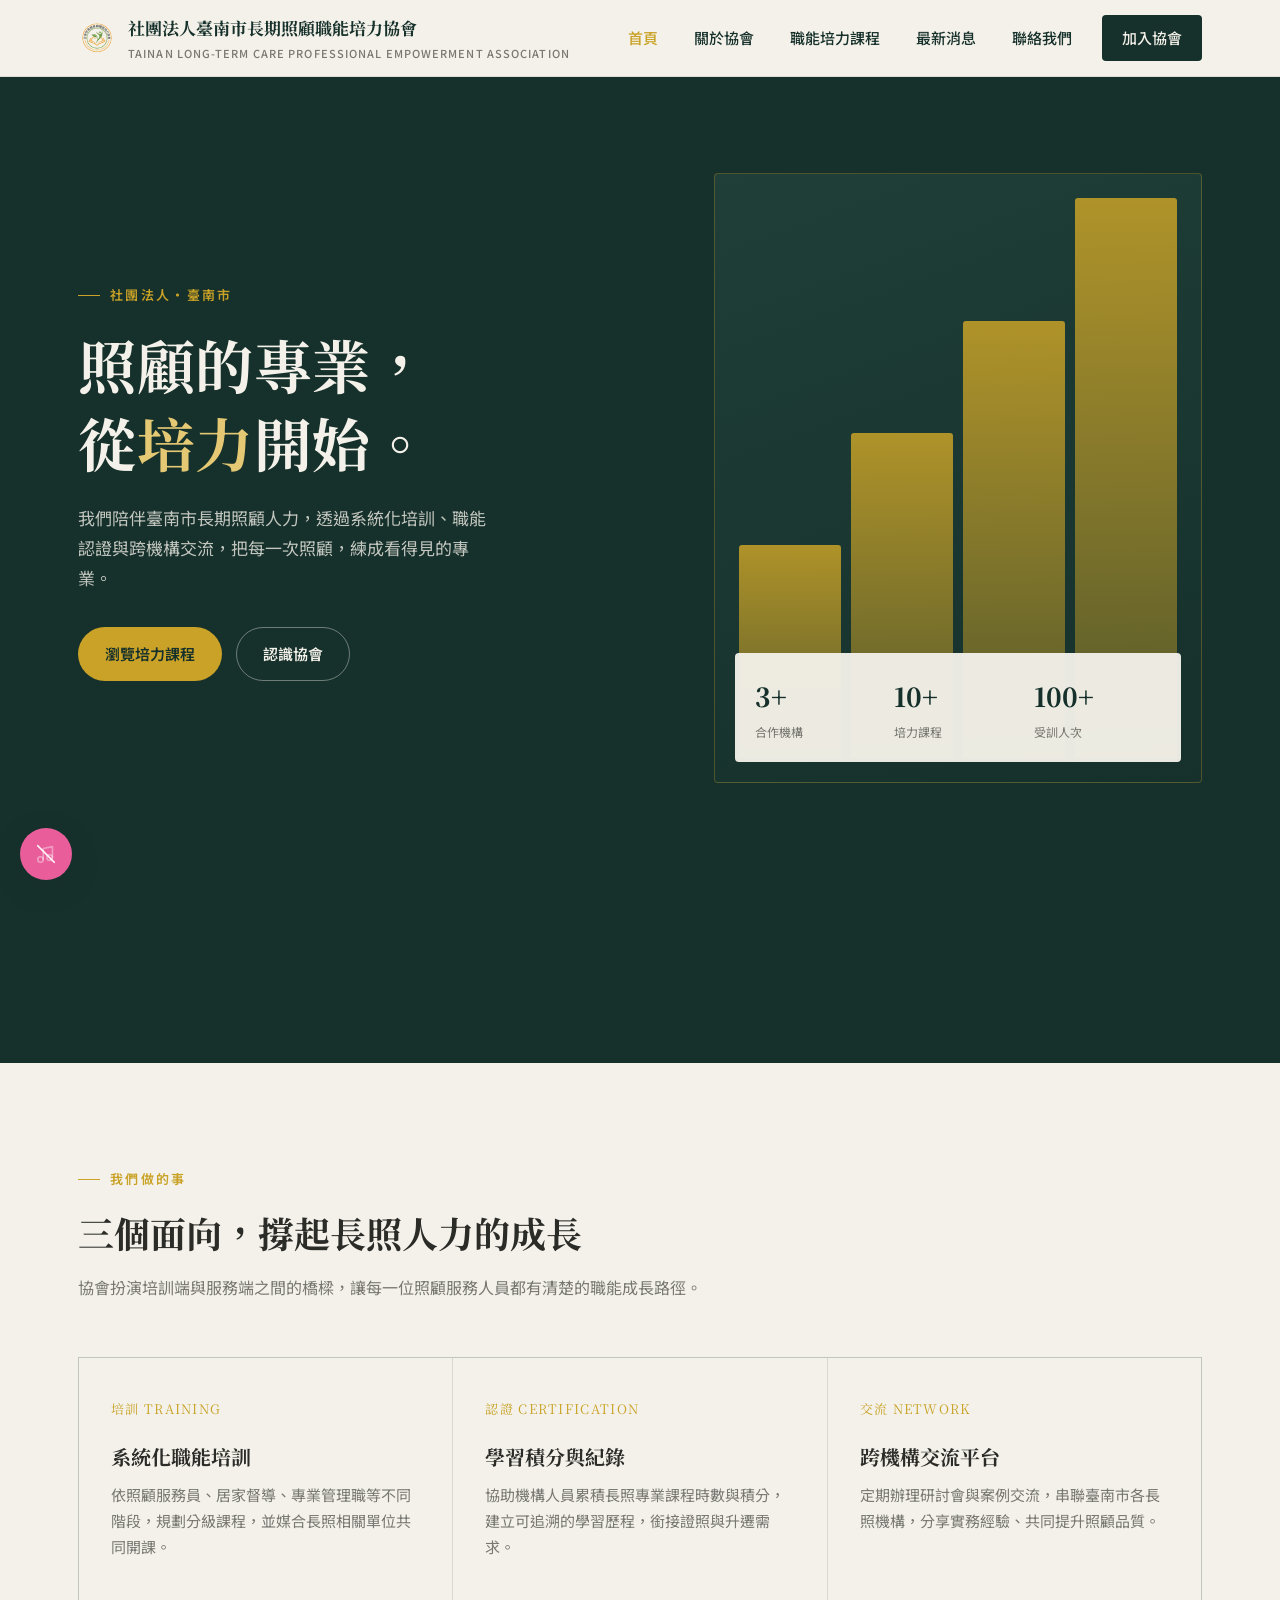
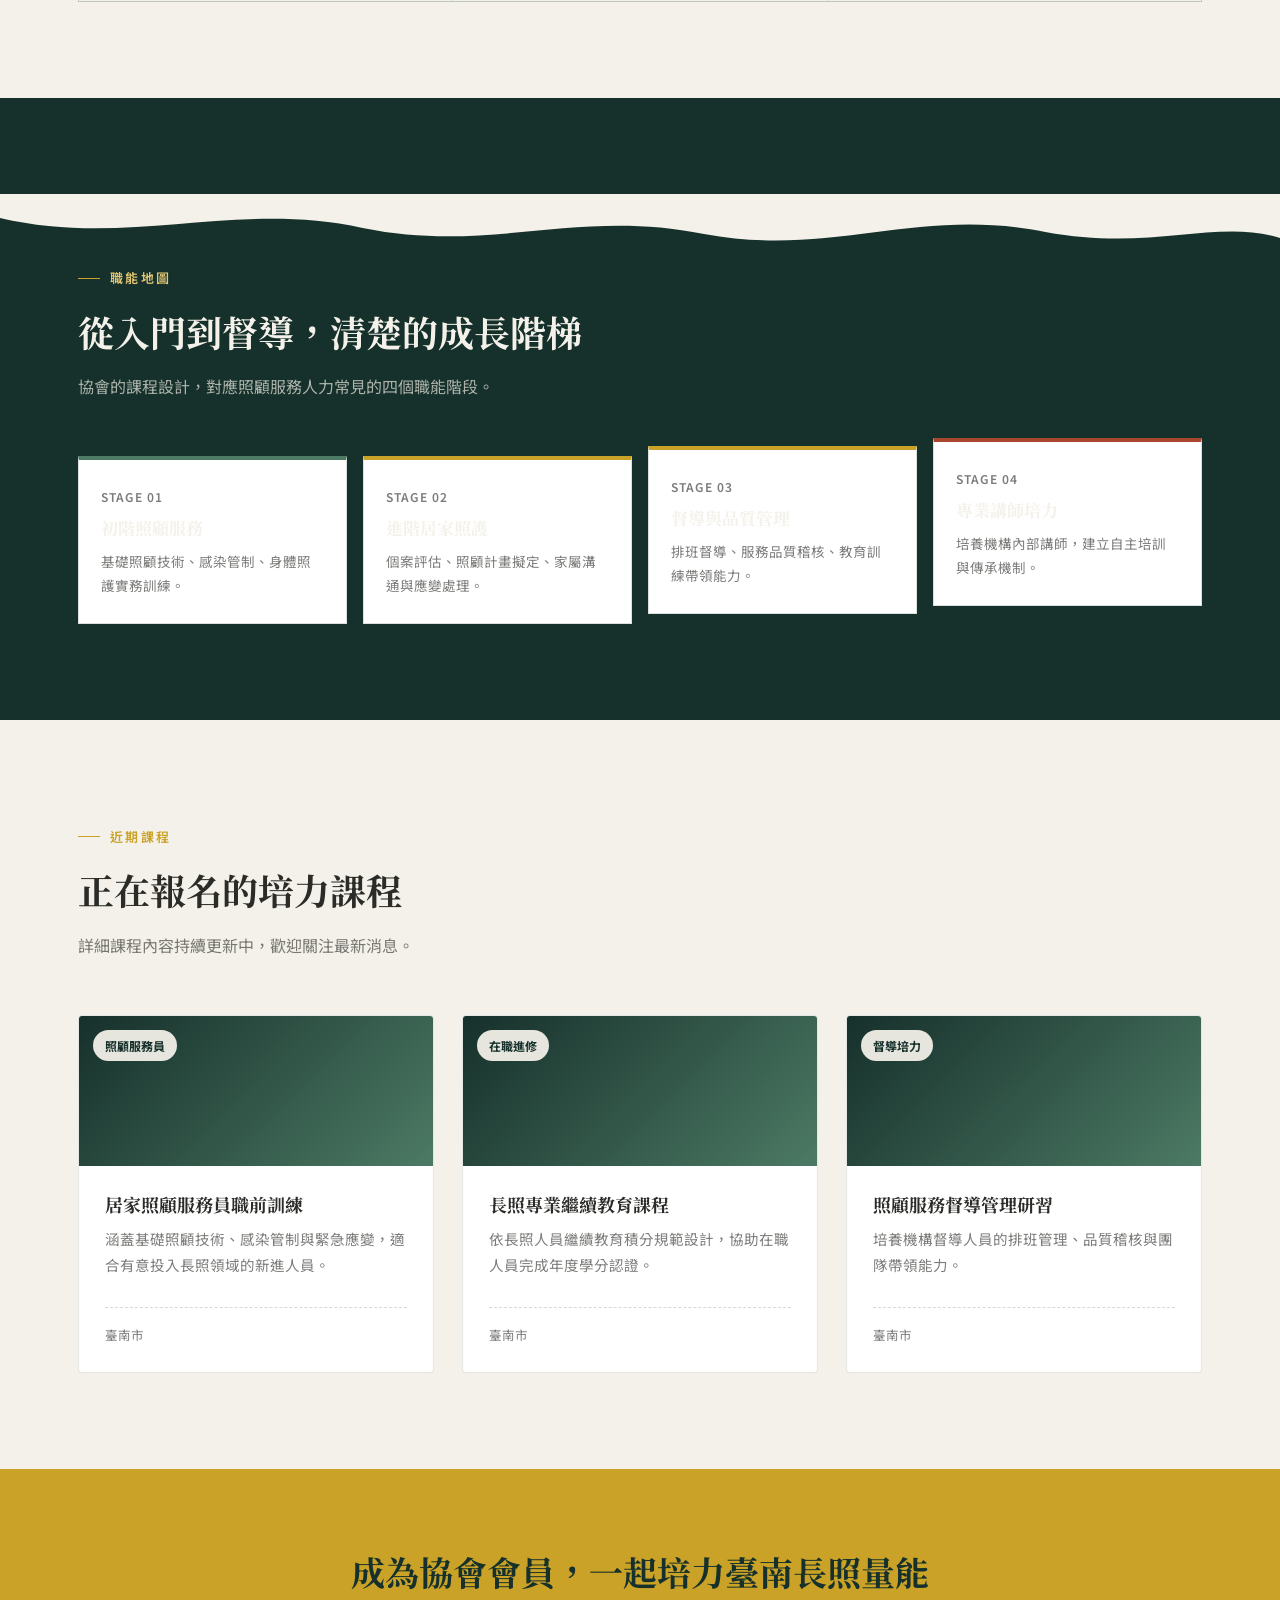
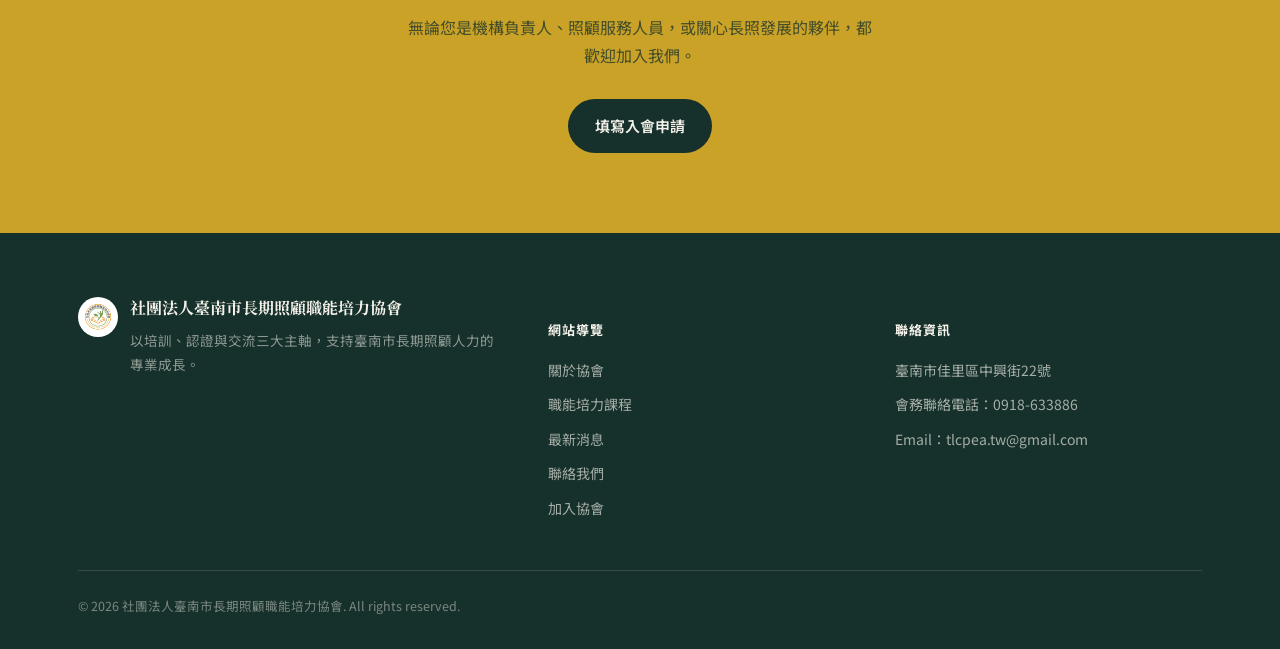
==== index.html @ 42448149 "職培會官網初版：完整6頁面、Netlify Forms、背景音樂" ====
<!DOCTYPE html>
<html lang="zh-Hant">
<head>
<meta charset="UTF-8">
<meta name="viewport" content="width=device-width, initial-scale=1.0">
<title>社團法人臺南市長期照顧職能培力協會</title>
<meta name="description" content="社團法人臺南市長期照顧職能培力協會，致力於長期照顧人力職能培訓、專業認證與交流，培力照顧服務人員，厚植台南長照量能。">
<link rel="icon" type="image/png" sizes="64x64" href="assets/favicon-64.png">
<link rel="icon" type="image/png" sizes="32x32" href="assets/favicon-32.png">
<link rel="apple-touch-icon" href="assets/logo-180.png">
<link rel="stylesheet" href="css/style.css?v=3">
</head>
<body>

<header class="site-header">
  <nav class="wrap nav">
    <a href="index.html" class="brand">
      <img src="assets/logo-512.png" alt="社團法人臺南市長期照顧職能培力協會 標誌" class="brand-mark">
      <span>社團法人臺南市長期照顧職能培力協會<small>TAINAN LONG-TERM CARE PROFESSIONAL EMPOWERMENT ASSOCIATION</small></span>
    </a>
    <button class="nav-toggle" aria-label="開啟選單" aria-expanded="false"><span></span></button>
    <div class="nav-links">
      <a href="index.html" class="active">首頁</a>
      <a href="about.html">關於協會</a>
      <a href="courses.html">職能培力課程</a>
      <a href="news.html">最新消息</a>
      <a href="contact.html">聯絡我們</a>
      <a href="join.html" class="nav-cta">加入協會</a>
    </div>
  </nav>
</header>

<section class="hero on-ink">
  <div class="wrap">
    <div>
      <div class="eyebrow">社團法人・臺南市</div>
      <h1>照顧的專業，<br>從<em>培力</em>開始。</h1>
      <p class="hero-sub">我們陪伴臺南市長期照顧人力，透過系統化培訓、職能認證與跨機構交流，把每一次照顧，練成看得見的專業。</p>
      <div class="hero-cta">
        <a href="courses.html" class="btn btn-gold">瀏覽培力課程</a>
        <a href="about.html" class="btn btn-outline">認識協會</a>
      </div>
    </div>
    <div class="hero-figure">
      <div class="hero-ladder">
        <div class="step" style="height:38%"></div>
        <div class="step" style="height:58%"></div>
        <div class="step" style="height:78%"></div>
        <div class="step" style="height:100%"></div>
      </div>
      <div class="hero-stat-card">
        <div><div class="n">3+</div><div class="l">合作機構</div></div>
        <div><div class="n">10+</div><div class="l">培力課程</div></div>
        <div><div class="n">100+</div><div class="l">受訓人次</div></div>
      </div>
    </div>
  </div>
  <svg class="machiba-divider" viewBox="0 0 1200 64" preserveAspectRatio="none" aria-hidden="true">
    <path d="M0,64 L0,40 C120,10 220,58 340,30 C460,4 540,50 660,24 C780,0 860,52 980,26 C1080,6 1140,40 1200,20 L1200,64 Z"/>
  </svg>
</section>

<section>
  <div class="wrap">
    <div class="section-head reveal">
      <div class="eyebrow">我們做的事</div>
      <h2>三個面向，撐起長照人力的成長</h2>
      <p>協會扮演培訓端與服務端之間的橋樑，讓每一位照顧服務人員都有清楚的職能成長路徑。</p>
    </div>
    <div class="pillars reveal">
      <div class="pillar">
        <span class="idx">培訓 TRAINING</span>
        <h3>系統化職能培訓</h3>
        <p>依照顧服務員、居家督導、專業管理職等不同階段，規劃分級課程，並媒合長照相關單位共同開課。</p>
      </div>
      <div class="pillar">
        <span class="idx">認證 CERTIFICATION</span>
        <h3>學習積分與紀錄</h3>
        <p>協助機構人員累積長照專業課程時數與積分，建立可追溯的學習歷程，銜接證照與升遷需求。</p>
      </div>
      <div class="pillar">
        <span class="idx">交流 NETWORK</span>
        <h3>跨機構交流平台</h3>
        <p>定期辦理研討會與案例交流，串聯臺南市各長照機構，分享實務經驗、共同提升照顧品質。</p>
      </div>
    </div>
  </div>
</section>

<section class="band-ink">
  <svg class="machiba-divider flip" viewBox="0 0 1200 64" preserveAspectRatio="none" aria-hidden="true">
    <path d="M0,64 L0,40 C120,10 220,58 340,30 C460,4 540,50 660,24 C780,0 860,52 980,26 C1080,6 1140,40 1200,20 L1200,64 Z"/>
  </svg>
  <div class="wrap">
    <div class="section-head reveal">
      <div class="eyebrow">職能地圖</div>
      <h2>從入門到督導，清楚的成長階梯</h2>
      <p>協會的課程設計，對應照顧服務人力常見的四個職能階段。</p>
    </div>
    <div class="ladder reveal">
      <div class="ladder-step">
        <span class="tag">STAGE 01</span>
        <h4>初階照顧服務</h4>
        <p>基礎照顧技術、感染管制、身體照護實務訓練。</p>
      </div>
      <div class="ladder-step">
        <span class="tag">STAGE 02</span>
        <h4>進階居家照護</h4>
        <p>個案評估、照顧計畫擬定、家屬溝通與應變處理。</p>
      </div>
      <div class="ladder-step">
        <span class="tag">STAGE 03</span>
        <h4>督導與品質管理</h4>
        <p>排班督導、服務品質稽核、教育訓練帶領能力。</p>
      </div>
      <div class="ladder-step">
        <span class="tag">STAGE 04</span>
        <h4>專業講師培力</h4>
        <p>培養機構內部講師，建立自主培訓與傳承機制。</p>
      </div>
    </div>
  </div>
</section>

<section>
  <div class="wrap">
    <div class="section-head reveal">
      <div class="eyebrow">近期課程</div>
      <h2>正在報名的培力課程</h2>
      <p>詳細課程內容持續更新中，歡迎關注最新消息。</p>
    </div>
    <div class="card-grid reveal">
      <div class="card">
        <div class="card-media"><span class="badge">照顧服務員</span></div>
        <div class="card-body">
          <h3>居家照顧服務員職前訓練</h3>
          <p>涵蓋基礎照顧技術、感染管制與緊急應變，適合有意投入長照領域的新進人員。</p>
          <div class="card-meta"><span>臺南市</span></div>
        </div>
      </div>
      <div class="card">
        <div class="card-media"><span class="badge">在職進修</span></div>
        <div class="card-body">
          <h3>長照專業繼續教育課程</h3>
          <p>依長照人員繼續教育積分規範設計，協助在職人員完成年度學分認證。</p>
          <div class="card-meta"><span>臺南市</span></div>
        </div>
      </div>
      <div class="card">
        <div class="card-media"><span class="badge">督導培力</span></div>
        <div class="card-body">
          <h3>照顧服務督導管理研習</h3>
          <p>培養機構督導人員的排班管理、品質稽核與團隊帶領能力。</p>
          <div class="card-meta"><span>臺南市</span></div>
        </div>
      </div>
    </div>
  </div>
</section>

<section class="cta-band">
  <div class="wrap reveal">
    <h2>成為協會會員，一起培力臺南長照量能</h2>
    <p>無論您是機構負責人、照顧服務人員，或關心長照發展的夥伴，都歡迎加入我們。</p>
    <a href="join.html" class="btn btn-ink">填寫入會申請</a>
  </div>
</section>

<footer class="site-footer">
  <div class="wrap">
    <div class="footer-grid">
      <div class="footer-brand">
        <span class="brand-mark-chip"><img src="assets/logo-512.png" alt="協會標誌" class="brand-mark" width="34"></span>
        <div>
          <h4>社團法人臺南市長期照顧職能培力協會</h4>
          <p>以培訓、認證與交流三大主軸，支持臺南市長期照顧人力的專業成長。</p>
        </div>
      </div>
      <div class="footer-col">
        <h5>網站導覽</h5>
        <a href="about.html">關於協會</a>
        <a href="courses.html">職能培力課程</a>
        <a href="news.html">最新消息</a>
        <a href="contact.html">聯絡我們</a>
        <a href="join.html">加入協會</a>
      </div>
      <div class="footer-col">
        <h5>聯絡資訊</h5>
        <li>臺南市佳里區中興街22號</li>
        <li>會務聯絡電話：0918-633886</li>
        <li>Email：tlcpea.tw@gmail.com</li>
      </div>
    </div>
    <div class="footer-bottom">
      <span>© 2026 社團法人臺南市長期照顧職能培力協會. All rights reserved.</span>
    </div>
  </div>
</footer>

<audio id="bgm-audio" src="assets/bgm.mp3" loop preload="auto"></audio>
<button id="music-toggle" class="music-toggle" type="button" aria-label="播放或暫停背景音樂" aria-pressed="false">
  <svg class="icon-playing" viewBox="0 0 24 24" fill="none" xmlns="http://www.w3.org/2000/svg" aria-hidden="true">
    <path d="M9 18V6l10-2v12" stroke="currentColor" stroke-width="1.8" stroke-linecap="round" stroke-linejoin="round"/>
    <circle cx="6" cy="18" r="3" stroke="currentColor" stroke-width="1.8"/>
    <circle cx="16" cy="16" r="3" stroke="currentColor" stroke-width="1.8"/>
  </svg>
  <svg class="icon-muted" viewBox="0 0 24 24" fill="none" xmlns="http://www.w3.org/2000/svg" aria-hidden="true">
    <path d="M9 18V6l10-2v12" stroke="currentColor" stroke-width="1.8" stroke-linecap="round" stroke-linejoin="round" opacity=".4"/>
    <circle cx="6" cy="18" r="3" stroke="currentColor" stroke-width="1.8" opacity=".4"/>
    <circle cx="16" cy="16" r="3" stroke="currentColor" stroke-width="1.8" opacity=".4"/>
    <line x1="3" y1="3" x2="21" y2="21" stroke="currentColor" stroke-width="1.8" stroke-linecap="round"/>
  </svg>
</button>

<script src="js/main.js?v=9"></script>
</body>
</html>
---- css/style.css ----
/* ============================================================
   社團法人臺南市長期照顧職能培力協會 — 網站樣式
   設計語彙：以台南傳統民居「馬背山牆」曲線為視覺簽名，
   呼應「照顧職能，代代培力、屋宇相承」的協會精神。
   ============================================================ */

@import url('https://fonts.googleapis.com/css2?family=Noto+Serif+TC:wght@500;600;700;900&family=Noto+Sans+TC:wght@400;500;600;700&display=swap');

:root {
  /* 色彩系統 */
  --ink: #16302B;        /* 墨青 — 主色，頁首/深色區塊 */
  --ink-2: #1F3F38;       /* 墨青-亮一階，用於漸層/hover */
  --gold: #C9A227;        /* 稻穗金 — 強調色，培力/成就 */
  --gold-soft: #E4C874;   /* 稻穗金-柔 */
  --banyan: #4C7A64;      /* 榕蔭綠 — 次強調，關懷/成長 */
  --brick: #A8462F;       /* 磚紅 — 少量點綴，訊息/重點 */
  --paper: #F3F1E9;       /* 紙白 — 主背景 */
  --paper-2: #EAE6D9;     /* 紙白-深一階 */
  --ink-grey: #2B2B28;    /* 內文文字 */
  --ink-grey-60: rgba(43,43,40,.62);

  --serif: 'Noto Serif TC', serif;
  --sans: 'Noto Sans TC', sans-serif;

  --max: 1180px;
  --radius: 4px;
}

* { box-sizing: border-box; }
html { scroll-behavior: smooth; }
body {
  margin: 0;
  font-family: var(--sans);
  color: var(--ink-grey);
  background: var(--paper);
  line-height: 1.75;
  -webkit-font-smoothing: antialiased;
}
img { max-width: 100%; display: block; }
a { color: inherit; text-decoration: none; }
h1, h2, h3, h4 { font-family: var(--serif); margin: 0; line-height: 1.35; font-weight: 700; }
p { margin: 0 0 1em; }
ul { margin: 0; padding: 0; list-style: none; }

.wrap { max-width: var(--max); margin: 0 auto; padding: 0 28px; }

/* focus visibility */
a:focus-visible, button:focus-visible {
  outline: 2px solid var(--gold);
  outline-offset: 3px;
}

@media (prefers-reduced-motion: reduce) {
  * { animation: none !important; transition: none !important; scroll-behavior: auto !important; }
}

/* ---------------- Eyebrow / Label ---------------- */
.eyebrow {
  display: inline-flex;
  align-items: center;
  gap: 10px;
  font-family: var(--sans);
  font-size: 13px;
  font-weight: 600;
  letter-spacing: .18em;
  color: var(--gold);
  text-transform: uppercase;
  margin-bottom: 18px;
}
.eyebrow::before {
  content: "";
  width: 22px;
  height: 1px;
  background: var(--gold);
}

/* ---------------- Header / Nav ---------------- */
.site-header {
  position: sticky;
  top: 0;
  z-index: 100;
  background: rgba(243,241,233,.92);
  backdrop-filter: blur(8px);
  border-bottom: 1px solid rgba(22,48,43,.1);
}
.nav {
  display: flex;
  align-items: center;
  justify-content: space-between;
  height: 76px;
}
.brand {
  display: flex;
  align-items: center;
  gap: 12px;
  font-family: var(--serif);
  font-weight: 700;
  font-size: 17px;
  color: var(--ink);
}
.brand-mark {
  width: 38px;
  height: 38px;
  flex-shrink: 0;
  object-fit: contain;
  border-radius: 50%;
}
.brand-mark-chip {
  background: #fff;
  border-radius: 50%;
  padding: 3px;
  display: flex;
  align-items: center;
  justify-content: center;
  flex-shrink: 0;
  width: 40px;
  height: 40px;
}
.brand-mark-chip .brand-mark { width: 100%; height: 100%; }
.brand small {
  display: block;
  font-family: var(--sans);
  font-weight: 500;
  font-size: 11px;
  letter-spacing: .1em;
  color: var(--ink-grey-60);
  margin-top: 2px;
}
.nav-links {
  display: flex;
  gap: 8px;
  align-items: center;
}
.nav-links a {
  font-size: 15px;
  font-weight: 500;
  padding: 8px 14px;
  border-radius: var(--radius);
  color: var(--ink);
  position: relative;
}
.nav-links a.active,
.nav-links a:hover { color: var(--gold); }
.nav-cta {
  background: var(--ink);
  color: var(--paper) !important;
  padding: 10px 20px !important;
  border-radius: 999px;
  margin-left: 8px;
}
.nav-cta:hover { background: var(--ink-2); color: var(--paper) !important; }

.nav-toggle {
  display: none;
  background: none;
  border: none;
  cursor: pointer;
  width: 40px;
  height: 40px;
  align-items: center;
  justify-content: center;
}
.nav-toggle span,
.nav-toggle span::before,
.nav-toggle span::after {
  content: "";
  display: block;
  width: 22px;
  height: 2px;
  background: var(--ink);
  position: relative;
  transition: transform .2s ease;
}
.nav-toggle span::before { position: absolute; top: -7px; }
.nav-toggle span::after { position: absolute; top: 7px; }

@media (max-width: 860px) {
  .nav-toggle { display: flex; }
  .nav-links {
    position: fixed;
    inset: 76px 0 0 0;
    background: var(--paper);
    flex-direction: column;
    align-items: stretch;
    padding: 20px 28px;
    gap: 4px;
    transform: translateY(-8px);
    opacity: 0;
    pointer-events: none;
    transition: opacity .2s ease, transform .2s ease;
  }
  .nav-links.open {
    opacity: 1;
    transform: translateY(0);
    pointer-events: auto;
  }
  .nav-links a { padding: 14px 8px; border-bottom: 1px solid rgba(22,48,43,.08); border-radius: 0; }
  .nav-cta { margin-left: 0; margin-top: 8px; text-align: center; }
}

/* ---------------- Machiba divider (山牆曲線分隔) ---------------- */
.machiba-divider {
  width: 100%;
  height: 64px;
  display: block;
}
.machiba-divider path { fill: var(--paper); }
.machiba-divider.flip { transform: scaleY(-1); }
.on-ink .machiba-divider path { fill: var(--ink); }

/* ---------------- Hero ---------------- */
.hero {
  background: var(--ink);
  color: var(--paper);
  position: relative;
  overflow: hidden;
  padding-top: 96px;
}
.hero .wrap {
  position: relative;
  z-index: 2;
  padding-bottom: 120px;
  display: grid;
  grid-template-columns: 1.1fr .9fr;
  gap: 40px;
  align-items: center;
}
.hero h1 {
  font-size: clamp(34px, 5vw, 58px);
  color: var(--paper);
  letter-spacing: .01em;
}
.hero h1 em {
  font-style: normal;
  color: var(--gold-soft);
}
.hero-sub {
  font-size: 17px;
  color: rgba(243,241,233,.78);
  max-width: 46ch;
  margin-top: 22px;
}
.hero-cta { display: flex; gap: 14px; margin-top: 34px; flex-wrap: wrap; }
.btn {
  display: inline-flex;
  align-items: center;
  gap: 8px;
  padding: 13px 26px;
  border-radius: 999px;
  font-weight: 600;
  font-size: 15px;
  border: 1px solid transparent;
  transition: transform .15s ease, background .15s ease, border-color .15s ease;
  cursor: pointer;
}
.btn:hover { transform: translateY(-2px); }
.btn-gold { background: var(--gold); color: var(--ink); }
.btn-gold:hover { background: var(--gold-soft); }
.btn-outline { border-color: rgba(243,241,233,.4); color: var(--paper); }
.btn-outline:hover { border-color: var(--gold-soft); color: var(--gold-soft); }
.btn-ink { background: var(--ink); color: var(--paper); }
.btn-ink:hover { background: var(--ink-2); }

.hero-figure {
  position: relative;
  aspect-ratio: 4/5;
  border-radius: var(--radius);
  overflow: hidden;
  background: linear-gradient(160deg, var(--ink-2), var(--ink));
  border: 1px solid rgba(201,162,39,.3);
}
.hero-stat-card {
  position: absolute;
  bottom: 20px;
  left: 20px;
  right: 20px;
  background: rgba(243,241,233,.96);
  color: var(--ink);
  border-radius: var(--radius);
  padding: 20px;
  display: grid;
  grid-template-columns: repeat(3, 1fr);
  gap: 12px;
}
.hero-stat-card .n {
  font-family: var(--serif);
  font-size: 26px;
  font-weight: 800;
  color: var(--ink);
}
.hero-stat-card .l {
  font-size: 12px;
  color: var(--ink-grey-60);
  margin-top: 2px;
}
.hero-ladder {
  position: absolute;
  inset: 0;
  display: flex;
  align-items: flex-end;
  padding: 24px;
  gap: 10px;
}
.hero-ladder .step {
  flex: 1;
  background: linear-gradient(180deg, rgba(201,162,39,.85), rgba(201,162,39,.35));
  border-radius: 3px 3px 0 0;
}

/* ---------------- Section basics ---------------- */
section { padding: 96px 0; }
.section-head {
  max-width: 640px;
  margin-bottom: 56px;
}
.section-head h2 { font-size: clamp(26px, 3.4vw, 36px); }
.section-head p { color: var(--ink-grey-60); margin-top: 16px; font-size: 16px; }

/* ---------------- Pillars (三大服務面向) ---------------- */
.pillars {
  display: grid;
  grid-template-columns: repeat(3, 1fr);
  gap: 1px;
  background: rgba(22,48,43,.12);
  border: 1px solid rgba(22,48,43,.12);
}
.pillar {
  background: var(--paper);
  padding: 40px 32px;
  position: relative;
}
.pillar .idx {
  font-family: var(--serif);
  font-size: 13px;
  color: var(--gold);
  letter-spacing: .1em;
  margin-bottom: 22px;
  display: block;
}
.pillar h3 { font-size: 20px; margin-bottom: 12px; }
.pillar p { color: var(--ink-grey-60); font-size: 15px; margin-bottom: 0; }

@media (max-width: 860px) {
  .pillars { grid-template-columns: 1fr; }
}

/* ---------------- Ladder (職能階梯) ---------------- */
.ladder {
  display: grid;
  grid-template-columns: repeat(4, 1fr);
  gap: 16px;
}
.ladder-step {
  border: 1px solid rgba(22,48,43,.15);
  border-top: 4px solid var(--banyan);
  background: #fff;
  padding: 26px 22px;
  display: flex;
  flex-direction: column;
  gap: 10px;
  transition: transform .15s ease;
}
.ladder-step:nth-child(2) { border-top-color: var(--gold); }
.ladder-step:nth-child(3) { border-top-color: var(--gold); transform: translateY(-10px); }
.ladder-step:nth-child(4) { border-top-color: var(--brick); transform: translateY(-18px); }
.ladder-step:hover { transform: translateY(-4px); }
.ladder-step:nth-child(3):hover { transform: translateY(-14px); }
.ladder-step:nth-child(4):hover { transform: translateY(-22px); }
.ladder-step .tag {
  font-size: 12px;
  font-weight: 600;
  letter-spacing: .08em;
  color: var(--ink-grey-60);
}
.ladder-step h4 { font-size: 17px; }
.ladder-step p { font-size: 13.5px; color: var(--ink-grey-60); margin: 0; }

@media (max-width: 900px) {
  .ladder { grid-template-columns: repeat(2, 1fr); }
  .ladder-step, .ladder-step:nth-child(2), .ladder-step:nth-child(3), .ladder-step:nth-child(4) { transform: none; }
}
@media (max-width: 560px) {
  .ladder { grid-template-columns: 1fr; }
}

/* ---------------- Cards (課程 / 消息) ---------------- */
.card-grid {
  display: grid;
  grid-template-columns: repeat(3, 1fr);
  gap: 28px;
}
.card {
  background: #fff;
  border: 1px solid rgba(22,48,43,.12);
  border-radius: var(--radius);
  overflow: hidden;
  display: flex;
  flex-direction: column;
}
.card-media {
  height: 150px;
  background: linear-gradient(135deg, var(--ink), var(--banyan));
  position: relative;
}
.card-media .badge {
  position: absolute;
  top: 14px;
  left: 14px;
  background: rgba(243,241,233,.94);
  color: var(--ink);
  font-size: 12px;
  font-weight: 700;
  padding: 5px 12px;
  border-radius: 999px;
}
.card-body { padding: 26px; flex: 1; display: flex; flex-direction: column; }
.card-body h3 { font-size: 18px; margin-bottom: 10px; }
.card-body p { color: var(--ink-grey-60); font-size: 14.5px; flex: 1; }
.card-meta {
  display: flex;
  justify-content: space-between;
  font-size: 12.5px;
  color: var(--ink-grey-60);
  margin-top: 16px;
  padding-top: 16px;
  border-top: 1px dashed rgba(22,48,43,.18);
}

@media (max-width: 900px) {
  .card-grid { grid-template-columns: 1fr 1fr; }
}
@media (max-width: 620px) {
  .card-grid { grid-template-columns: 1fr; }
}

/* ---------------- Dark band ---------------- */
.band-ink {
  background: var(--ink);
  color: var(--paper);
}
.band-ink .section-head p { color: rgba(243,241,233,.68); }
.band-ink .eyebrow { color: var(--gold-soft); }

/* ---------------- Timeline (about page) ---------------- */
.timeline { position: relative; padding-left: 28px; border-left: 2px solid rgba(22,48,43,.15); }
.timeline-item { position: relative; padding-bottom: 40px; }
.timeline-item:last-child { padding-bottom: 0; }
.timeline-item::before {
  content: "";
  position: absolute;
  left: -34px;
  top: 4px;
  width: 12px;
  height: 12px;
  border-radius: 50%;
  background: var(--gold);
  border: 3px solid var(--paper);
  box-shadow: 0 0 0 1px var(--gold);
}
.timeline-item .yr { font-family: var(--serif); font-weight: 700; color: var(--ink); margin-bottom: 4px; }
.timeline-item p { color: var(--ink-grey-60); font-size: 14.5px; }

/* ---------------- Board table (理監事) ---------------- */
.board-table { width: 100%; border-collapse: collapse; }
.board-table th, .board-table td {
  text-align: left;
  padding: 16px 18px;
  border-bottom: 1px solid rgba(22,48,43,.12);
  font-size: 14.5px;
}
.board-table th { font-weight: 700; color: var(--ink); font-size: 13px; letter-spacing: .05em; }
.board-table td.placeholder { color: var(--ink-grey-60); font-style: italic; }
.board-note {
  margin-top: 18px;
  font-size: 13px;
  color: var(--ink-grey-60);
  border-left: 3px solid var(--gold);
  padding-left: 14px;
}

/* ---------------- Mission grid (about) ---------------- */
.mission-grid {
  display: grid;
  grid-template-columns: 1fr 1fr;
  gap: 48px;
  align-items: start;
}
.mission-block h3 {
  font-size: 20px;
  margin-bottom: 14px;
  display: flex;
  align-items: center;
  gap: 10px;
}
.mission-block h3::before {
  content: "";
  width: 8px; height: 8px;
  background: var(--gold);
  border-radius: 50%;
}
.mission-block p { color: var(--ink-grey-60); font-size: 15px; }

@media (max-width: 860px) {
  .mission-grid { grid-template-columns: 1fr; }
}

/* ---------------- Contact ---------------- */
.contact-grid {
  display: grid;
  grid-template-columns: 1fr 1fr;
  gap: 48px;
}
.contact-info dt {
  font-size: 12.5px;
  letter-spacing: .08em;
  color: var(--gold);
  font-weight: 700;
  margin-top: 26px;
}
.contact-info dt:first-child { margin-top: 0; }
.contact-info dd { margin: 6px 0 0; font-size: 16px; color: var(--ink); }
.map-placeholder {
  background: var(--paper-2);
  border: 1px dashed rgba(22,48,43,.3);
  border-radius: var(--radius);
  aspect-ratio: 4/3;
  display: flex;
  align-items: center;
  justify-content: center;
  color: var(--ink-grey-60);
  font-size: 14px;
  text-align: center;
  padding: 20px;
}

/* ---------------- Certificate (立案資訊) ---------------- */
.cert-grid {
  display: grid;
  grid-template-columns: 1fr 1fr;
  gap: 48px;
  align-items: center;
}
.cert-facts dt {
  font-size: 12.5px;
  letter-spacing: .08em;
  color: var(--gold);
  font-weight: 700;
  margin-top: 20px;
}
.cert-facts dt:first-child { margin-top: 0; }
.cert-facts dd { margin: 6px 0 0; font-size: 16px; color: var(--ink); }
.cert-frame {
  border: 1px solid rgba(22,48,43,.15);
  background: #fff;
  padding: 10px;
  box-shadow: 0 12px 32px rgba(22,48,43,.12);
}
.cert-frame img { width: 100%; display: block; }
.cert-frame a { display: block; }
@media (max-width: 860px) {
  .cert-grid { grid-template-columns: 1fr; }
}
.form-field { margin-bottom: 18px; }
.form-field label { display: block; font-size: 13.5px; font-weight: 600; margin-bottom: 8px; color: var(--ink); }
.form-field input, .form-field textarea, .form-field select {
  width: 100%;
  padding: 12px 14px;
  border: 1px solid rgba(22,48,43,.25);
  border-radius: var(--radius);
  font-family: var(--sans);
  font-size: 14.5px;
  background: #fff;
  color: var(--ink-grey);
}
.form-field textarea { resize: vertical; min-height: 120px; }
.form-field input:focus, .form-field textarea:focus, .form-field select:focus {
  outline: none;
  border-color: var(--gold);
  box-shadow: 0 0 0 3px rgba(201,162,39,.18);
}

/* ---------------- Filter tabs (courses) ---------------- */
.filter-tabs { display: flex; gap: 10px; flex-wrap: wrap; margin-bottom: 40px; }
.filter-tabs button {
  border: 1px solid rgba(22,48,43,.2);
  background: transparent;
  padding: 9px 18px;
  border-radius: 999px;
  font-size: 13.5px;
  font-weight: 600;
  color: var(--ink);
  cursor: pointer;
  transition: background .15s ease, color .15s ease;
}
.filter-tabs button.active,
.filter-tabs button:hover {
  background: var(--ink);
  color: var(--paper);
  border-color: var(--ink);
}

/* ---------------- CTA band ---------------- */
.cta-band {
  background: var(--gold);
  color: var(--ink);
  text-align: center;
  padding: 80px 0;
}
.cta-band h2 { font-size: clamp(24px,3vw,34px); margin-bottom: 18px; }
.cta-band p { color: rgba(22,48,43,.75); max-width: 52ch; margin: 0 auto 30px; }

/* ---------------- Footer ---------------- */
.site-footer {
  background: var(--ink);
  color: rgba(243,241,233,.7);
  padding: 64px 0 32px;
}
.footer-grid {
  display: grid;
  grid-template-columns: 1.4fr 1fr 1fr;
  gap: 40px;
  padding-bottom: 40px;
  border-bottom: 1px solid rgba(243,241,233,.14);
}
.footer-brand { display: flex; gap: 12px; align-items: flex-start; }
.footer-brand h4 { color: var(--paper); font-size: 16px; margin-bottom: 10px; }
.footer-brand p { font-size: 13.5px; color: rgba(243,241,233,.55); }
.footer-col h5 { color: var(--paper); font-size: 13px; letter-spacing: .08em; margin-bottom: 16px; }
.footer-col a, .footer-col li { display: block; font-size: 14px; margin-bottom: 10px; color: rgba(243,241,233,.65); }
.footer-col a:hover { color: var(--gold-soft); }
.footer-bottom {
  display: flex;
  justify-content: space-between;
  padding-top: 24px;
  font-size: 12.5px;
  color: rgba(243,241,233,.45);
  flex-wrap: wrap;
  gap: 8px;
}

@media (max-width: 860px) {
  .footer-grid { grid-template-columns: 1fr; }
  .hero .wrap { grid-template-columns: 1fr; }
  .hero-figure { max-width: 420px; }
}

/* ---------------- Reveal on scroll ---------------- */
.reveal {
  opacity: 0;
  transform: translateY(18px);
  transition: opacity .6s ease, transform .6s ease;
}
.reveal.in { opacity: 1; transform: translateY(0); }

/* ---------------- Page hero (內頁小標題) ---------------- */
.page-hero {
  background: var(--ink);
  color: var(--paper);
  padding: 88px 0 0;
}
.page-hero .wrap { padding-bottom: 70px; }
.page-hero h1 { font-size: clamp(30px,4vw,44px); color: var(--paper); }
.page-hero p { color: rgba(243,241,233,.7); max-width: 56ch; margin-top: 14px; }
.breadcrumb {
  font-size: 13px;
  color: rgba(243,241,233,.5);
  margin-bottom: 20px;
  letter-spacing: .04em;
}
.breadcrumb a { color: rgba(243,241,233,.75); }
.breadcrumb a:hover { color: var(--gold-soft); }

/* ---------------- Background music toggle ---------------- */
.music-toggle {
  position: fixed;
  left: 20px;
  bottom: 20px;
  z-index: 300;
  width: 52px;
  height: 52px;
  border-radius: 50%;
  background: #E85D9A;
  color: #fff;
  display: flex;
  align-items: center;
  justify-content: center;
  box-shadow: 0 8px 24px rgba(22,48,43,.35);
  cursor: pointer;
  border: none;
  transition: background .15s ease, transform .15s ease;
}
.music-toggle:hover { background: #D64888; transform: translateY(-2px); }
.music-toggle svg { width: 22px; height: 22px; }
.music-toggle .icon-muted { display: none; }
.music-toggle:not(.playing) .icon-playing { display: none; }
.music-toggle:not(.playing) .icon-muted { display: block; }
@media (max-width: 640px) {
  .music-toggle { left: 14px; bottom: 14px; width: 46px; height: 46px; }
  .music-toggle svg { width: 19px; height: 19px; }
}
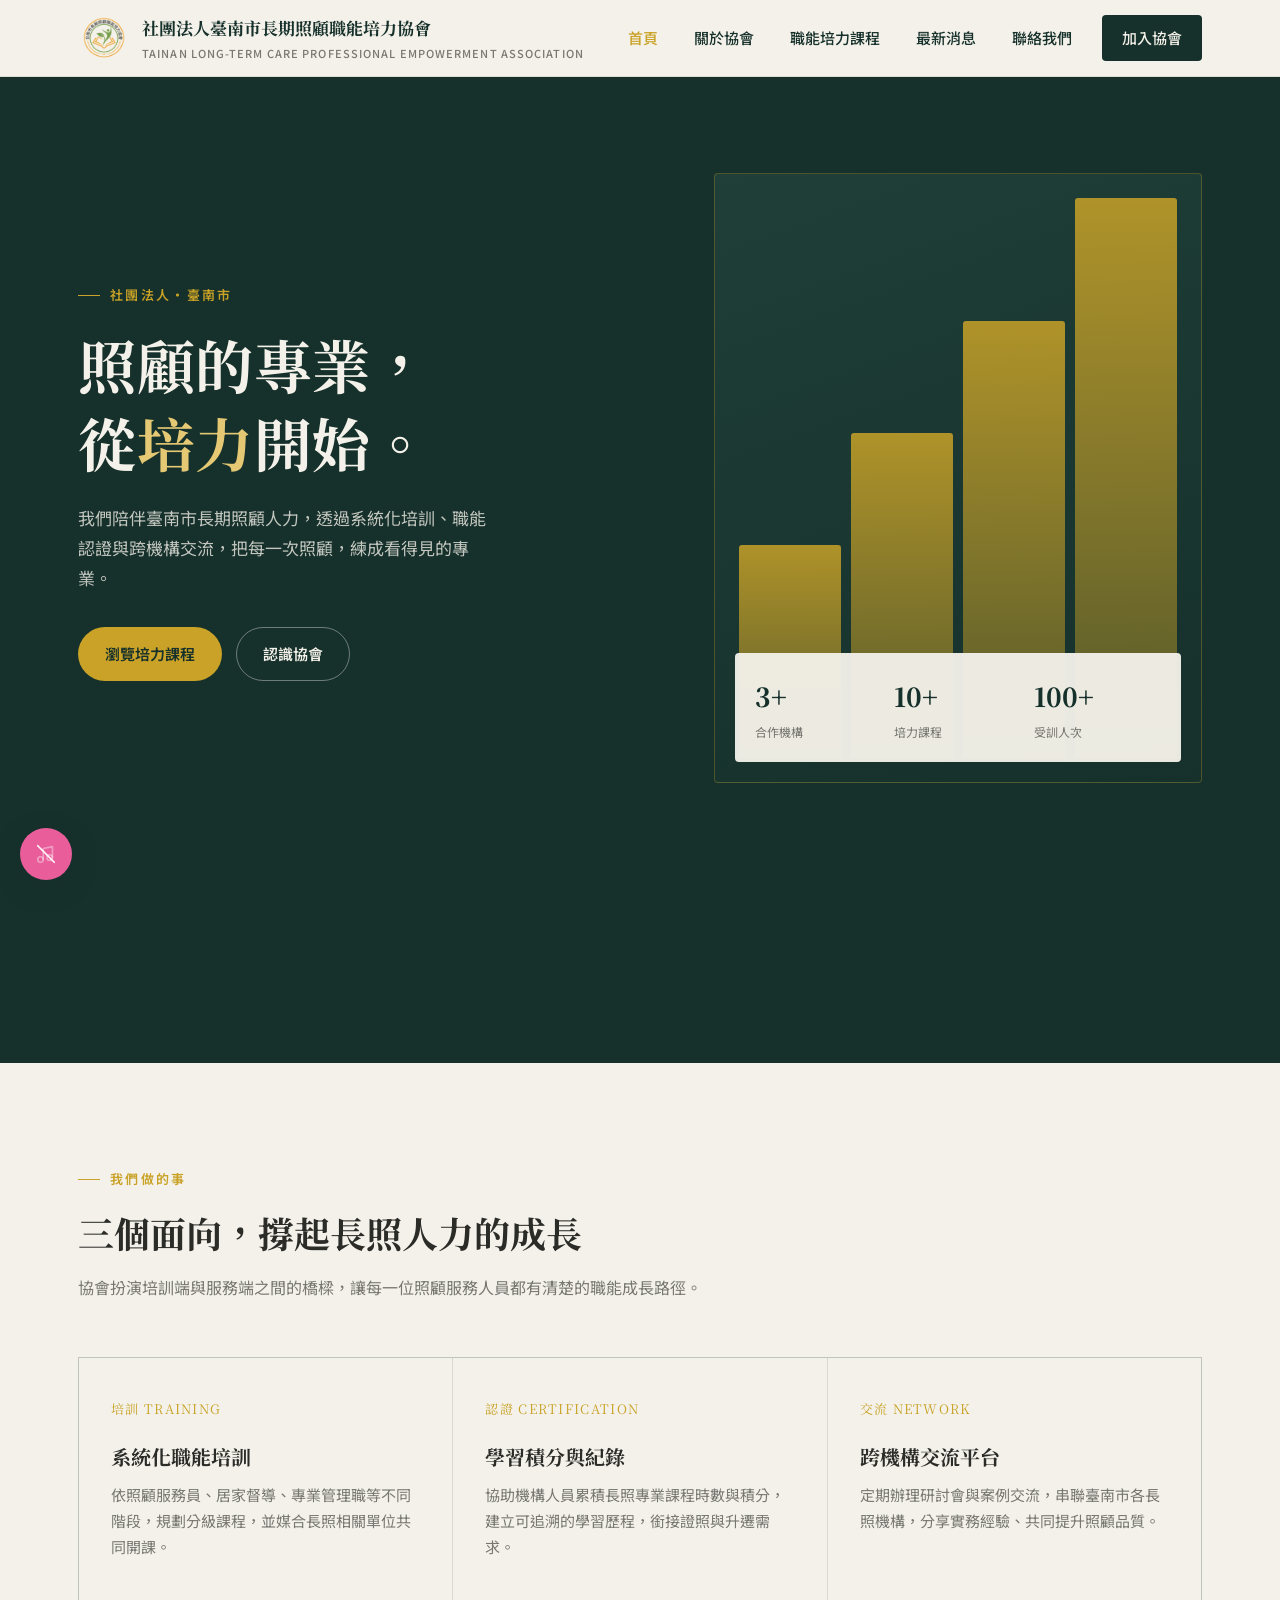
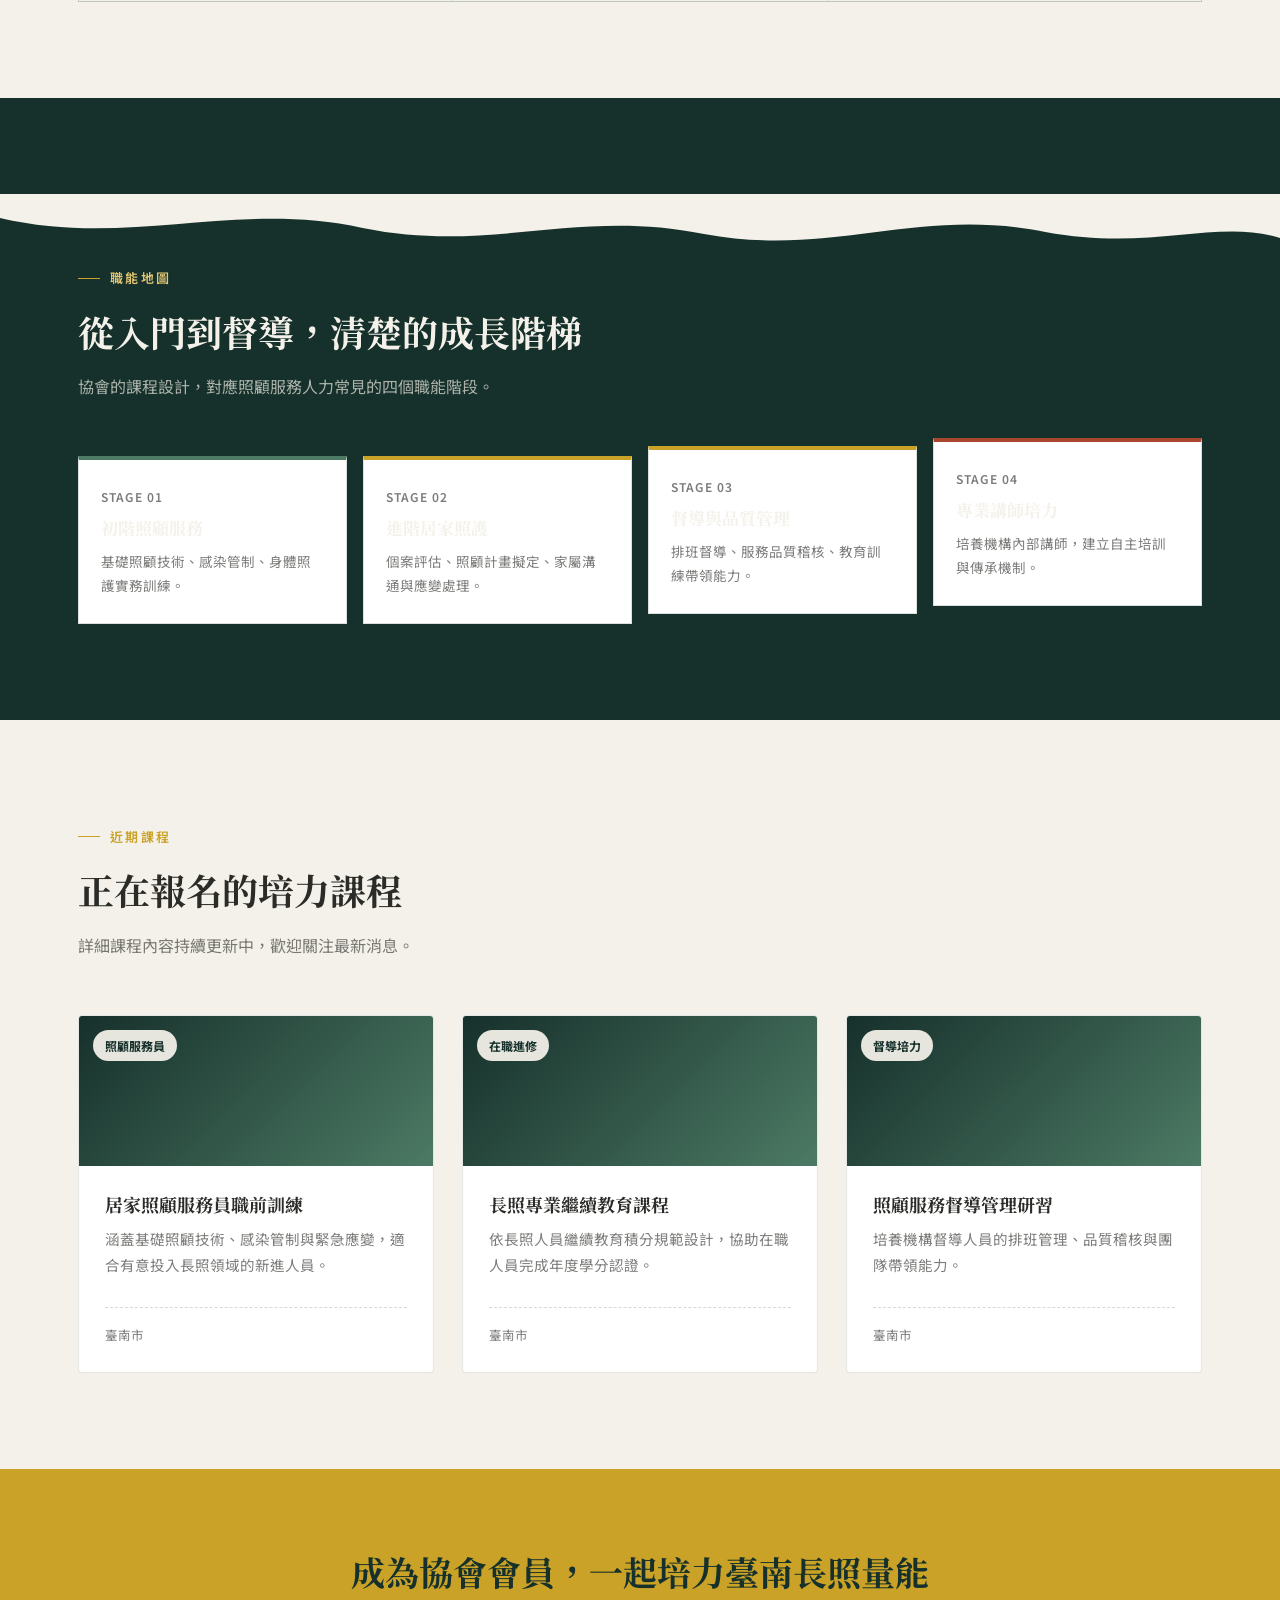
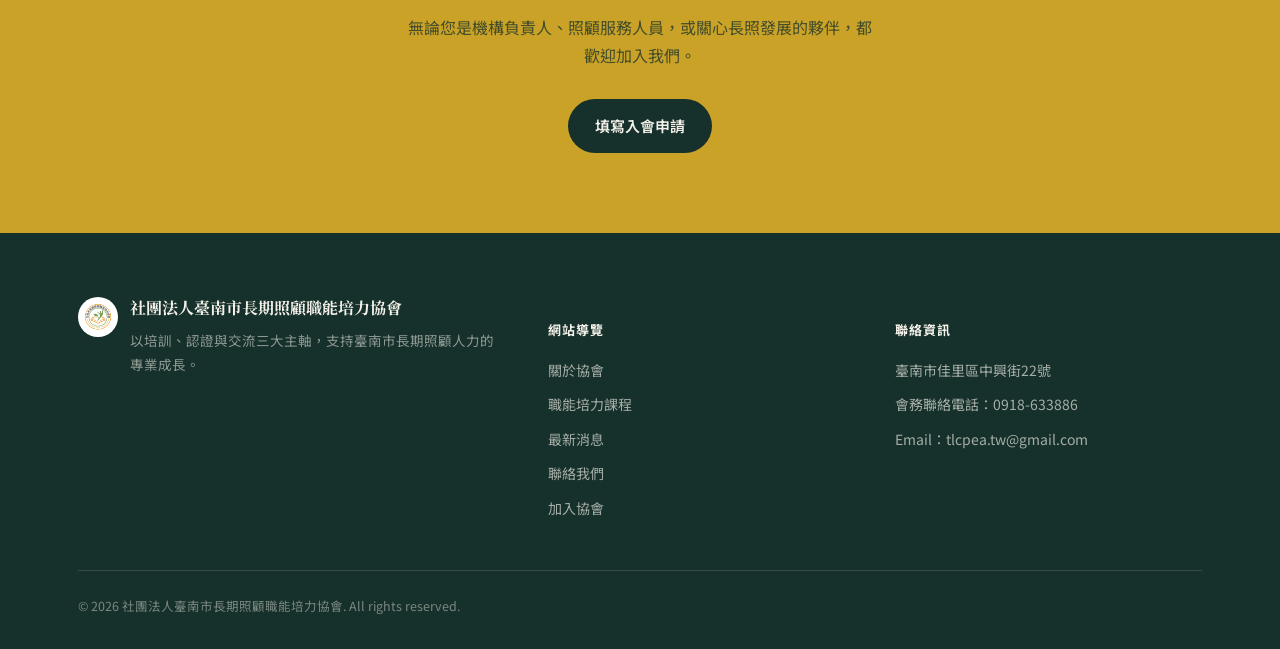
==== commit dc0aa06b: "logo放大" ====
--- a/index.html
+++ b/index.html
@@ -8,7 +8,7 @@
 <link rel="icon" type="image/png" sizes="64x64" href="assets/favicon-64.png">
 <link rel="icon" type="image/png" sizes="32x32" href="assets/favicon-32.png">
 <link rel="apple-touch-icon" href="assets/logo-180.png">
-<link rel="stylesheet" href="css/style.css?v=3">
+<link rel="stylesheet" href="css/style.css?v=4">
 </head>
 <body>
 
--- a/css/style.css
+++ b/css/style.css
@@ -99,8 +99,8 @@
   color: var(--ink);
 }
 .brand-mark {
-  width: 38px;
-  height: 38px;
+  width: 52px;
+  height: 52px;
   flex-shrink: 0;
   object-fit: contain;
   border-radius: 50%;
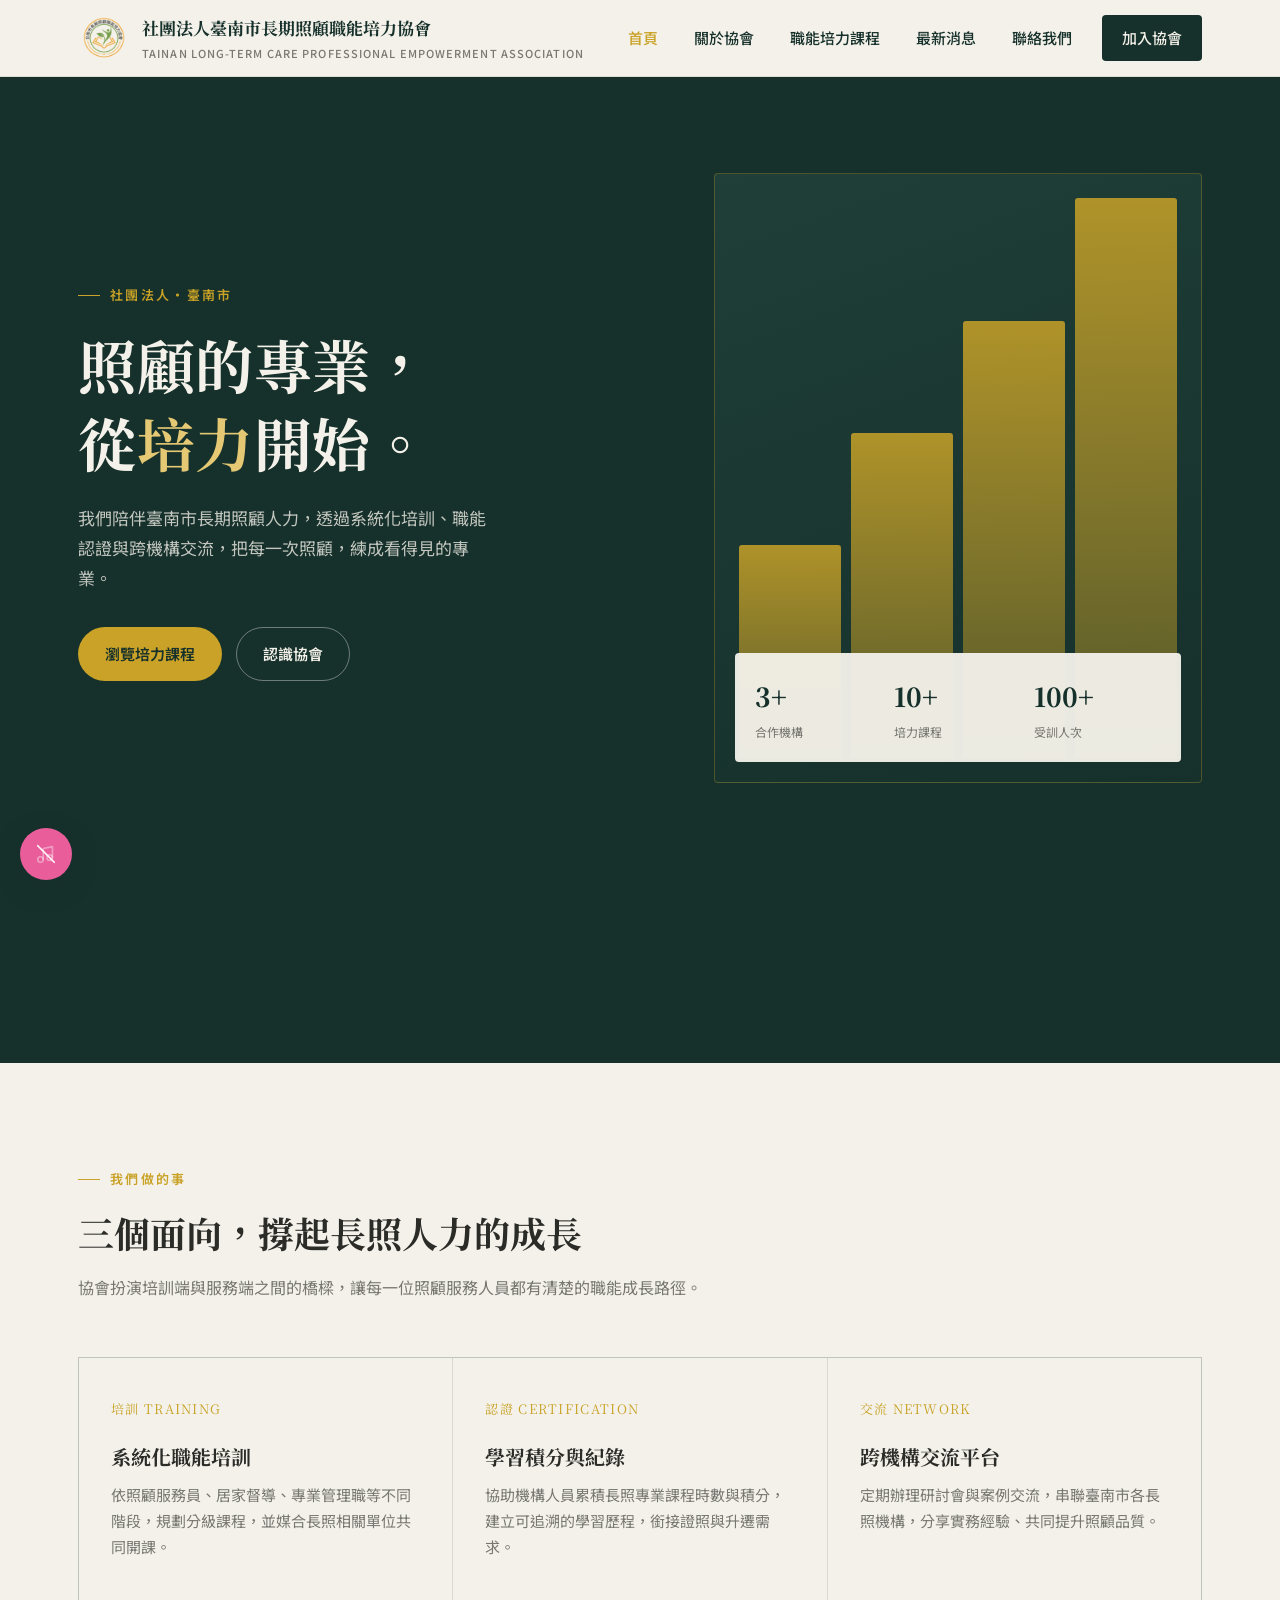
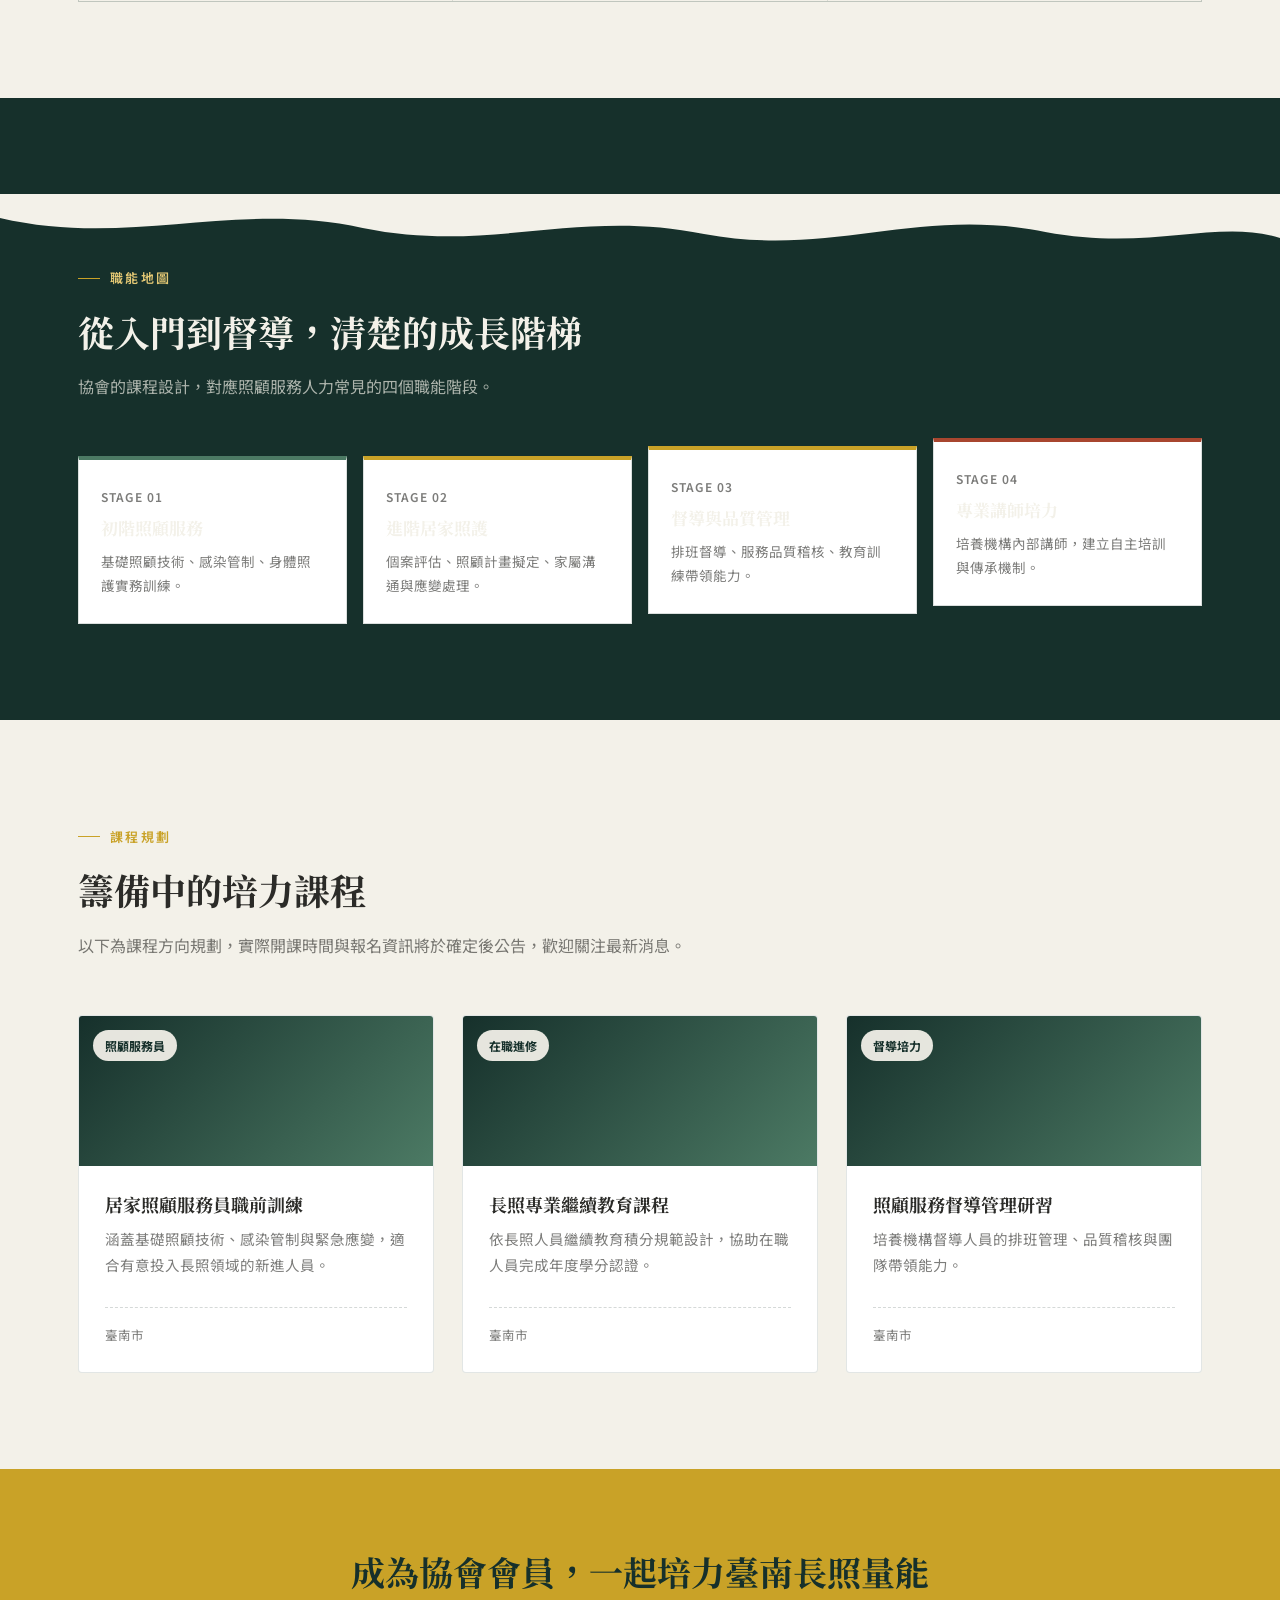
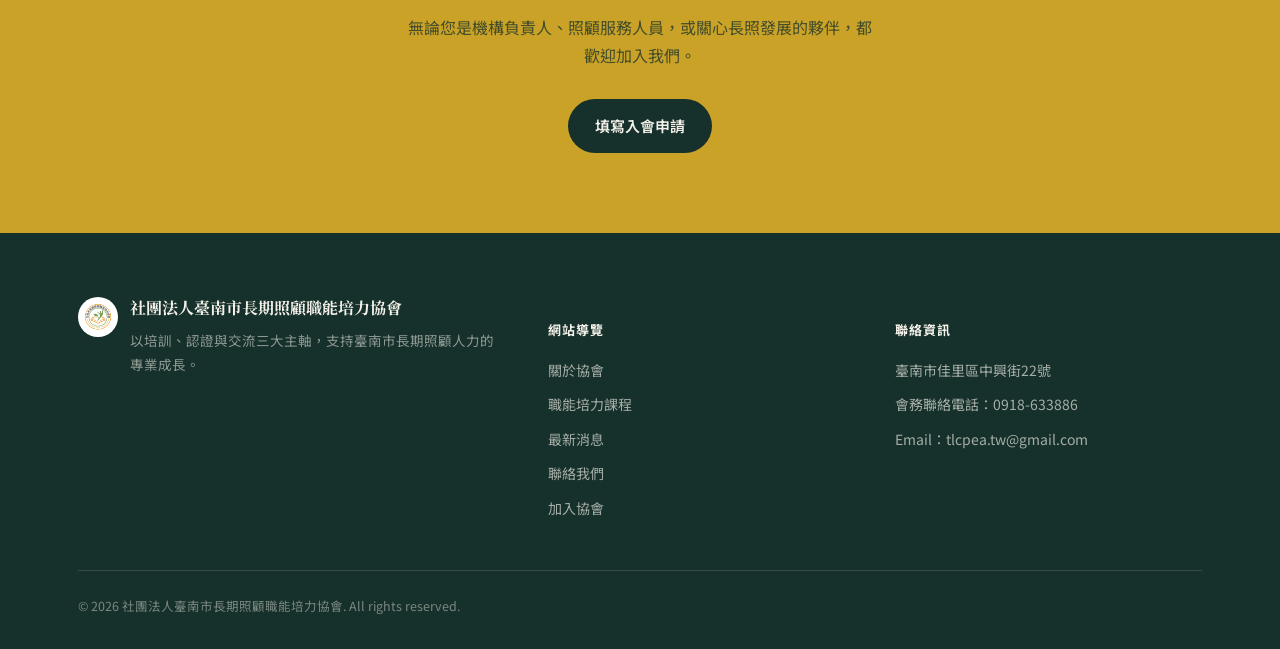
==== commit c89e5100: "更新內容" ====
--- a/index.html
+++ b/index.html
@@ -8,7 +8,42 @@
 <link rel="icon" type="image/png" sizes="64x64" href="assets/favicon-64.png">
 <link rel="icon" type="image/png" sizes="32x32" href="assets/favicon-32.png">
 <link rel="apple-touch-icon" href="assets/logo-180.png">
-<link rel="stylesheet" href="css/style.css?v=4">
+<link rel="canonical" href="https://tlcpea-web.netlify.app/index.html">
+<meta property="og:type" content="website">
+<meta property="og:title" content="社團法人臺南市長期照顧職能培力協會">
+<meta property="og:description" content="社團法人臺南市長期照顧職能培力協會，致力於長期照顧人力職能培訓、專業認證與交流，培力照顧服務人員，厚植台南長照量能。">
+<meta property="og:url" content="https://tlcpea-web.netlify.app/index.html">
+<meta property="og:image" content="https://tlcpea-web.netlify.app/assets/logo-512.png">
+<meta property="og:site_name" content="社團法人臺南市長期照顧職能培力協會">
+<meta property="og:locale" content="zh_TW">
+<meta name="twitter:card" content="summary">
+<meta name="twitter:title" content="社團法人臺南市長期照顧職能培力協會">
+<meta name="twitter:description" content="社團法人臺南市長期照顧職能培力協會，致力於長期照顧人力職能培訓、專業認證與交流，培力照顧服務人員，厚植台南長照量能。">
+<meta name="twitter:image" content="https://tlcpea-web.netlify.app/assets/logo-512.png">
+<!-- Google Search Console 驗證：登入 https://search.google.com/search-console 新增資源後，
+     選「HTML標籤」驗證方式，把 content="..." 的值換成 Google 提供的驗證碼，取消下面這行的註解 -->
+<!-- <meta name="google-site-verification" content="請貼上Google提供的驗證碼"> -->
+<script type="application/ld+json">
+{
+  "@context": "https://schema.org",
+  "@type": "NGO",
+  "name": "社團法人臺南市長期照顧職能培力協會",
+  "alternateName": "TLCPEA",
+  "url": "https://tlcpea-web.netlify.app/index.html",
+  "logo": "https://tlcpea-web.netlify.app/assets/logo-512.png",
+  "description": "社團法人臺南市長期照顧職能培力協會，致力於長期照顧人力職能培訓、專業認證與交流，培力照顧服務人員，厚植台南長照量能。",
+  "address": {
+    "@type": "PostalAddress",
+    "streetAddress": "中興街22號1樓",
+    "addressLocality": "佳里區",
+    "addressRegion": "臺南市",
+    "addressCountry": "TW"
+  },
+  "telephone": "+886-918-633886",
+  "email": "tlcpea.tw@gmail.com"
+}
+</script>
+<link rel="stylesheet" href="css/style.css?v=5">
 </head>
 <body>
 
@@ -125,9 +160,9 @@
 <section>
   <div class="wrap">
     <div class="section-head reveal">
-      <div class="eyebrow">近期課程</div>
-      <h2>正在報名的培力課程</h2>
-      <p>詳細課程內容持續更新中，歡迎關注最新消息。</p>
+      <div class="eyebrow">課程規劃</div>
+      <h2>籌備中的培力課程</h2>
+      <p>以下為課程方向規劃，實際開課時間與報名資訊將於確定後公告，歡迎關注最新消息。</p>
     </div>
     <div class="card-grid reveal">
       <div class="card">
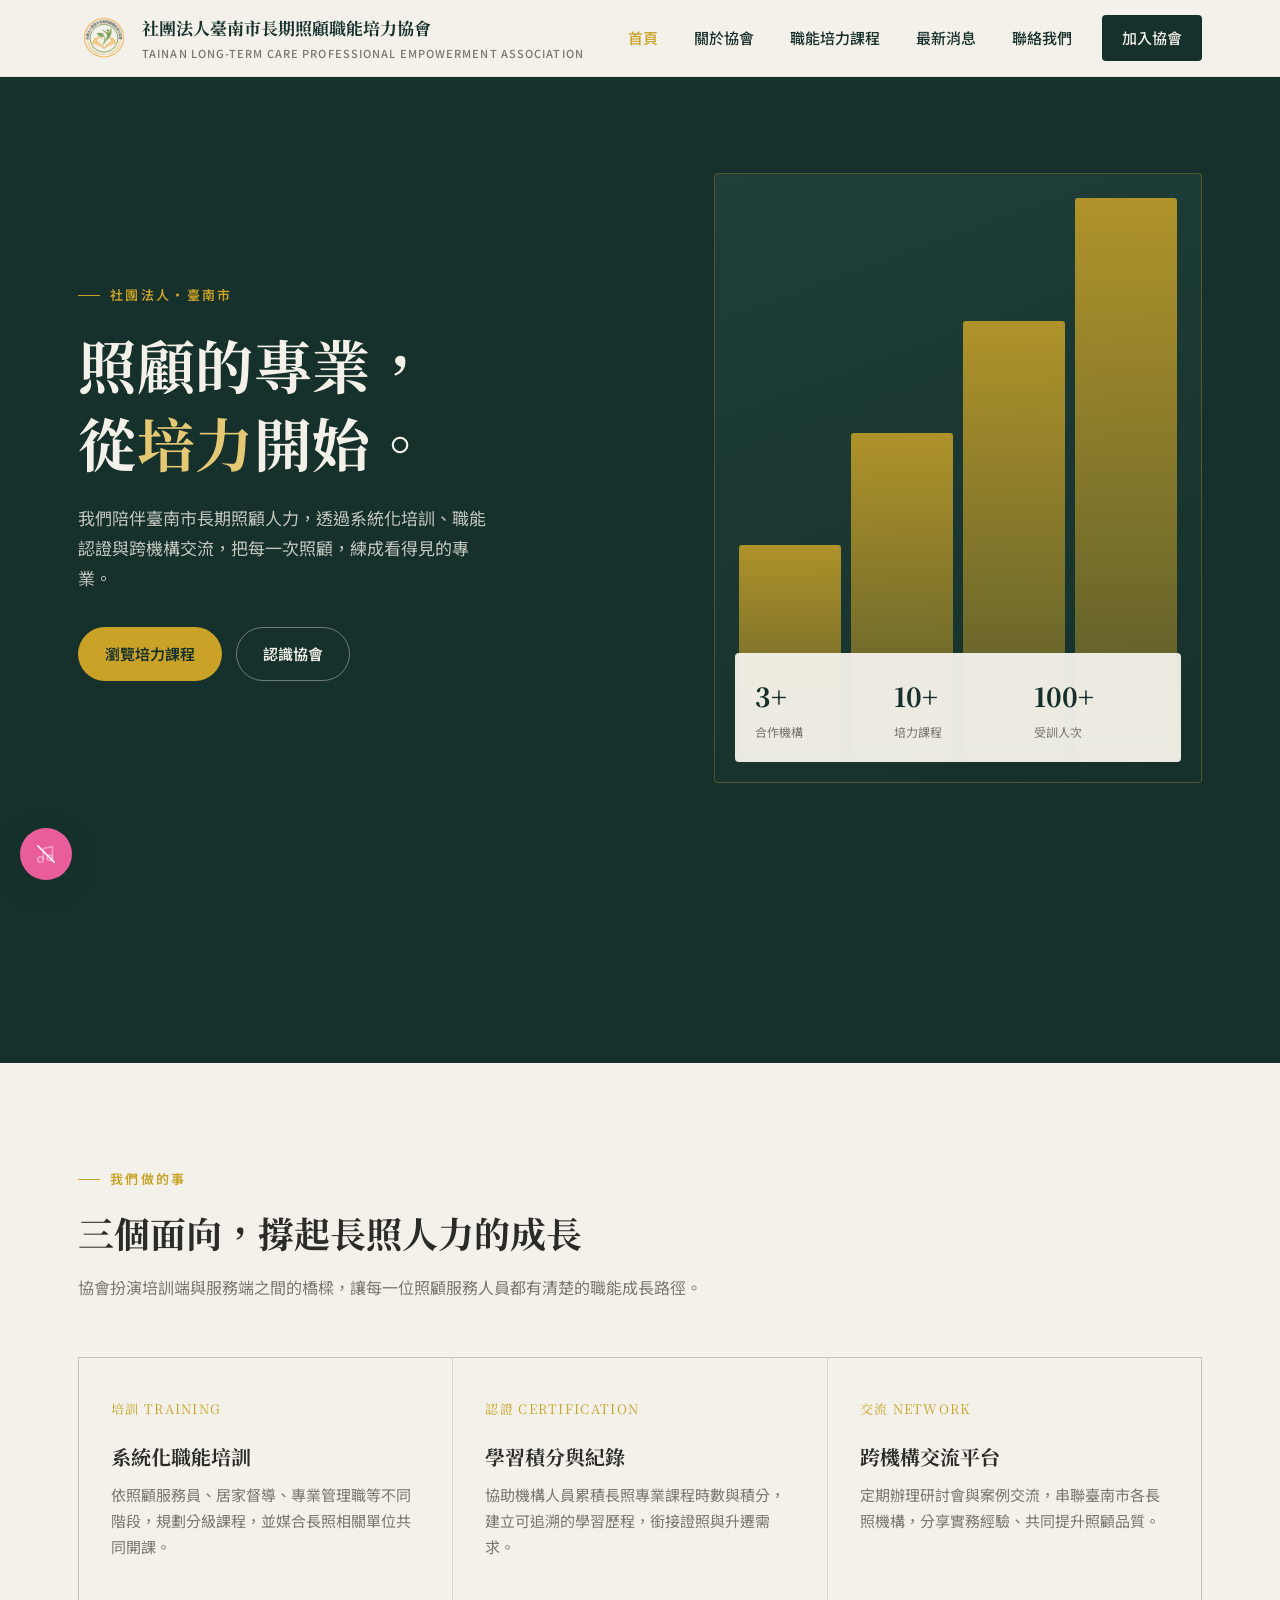
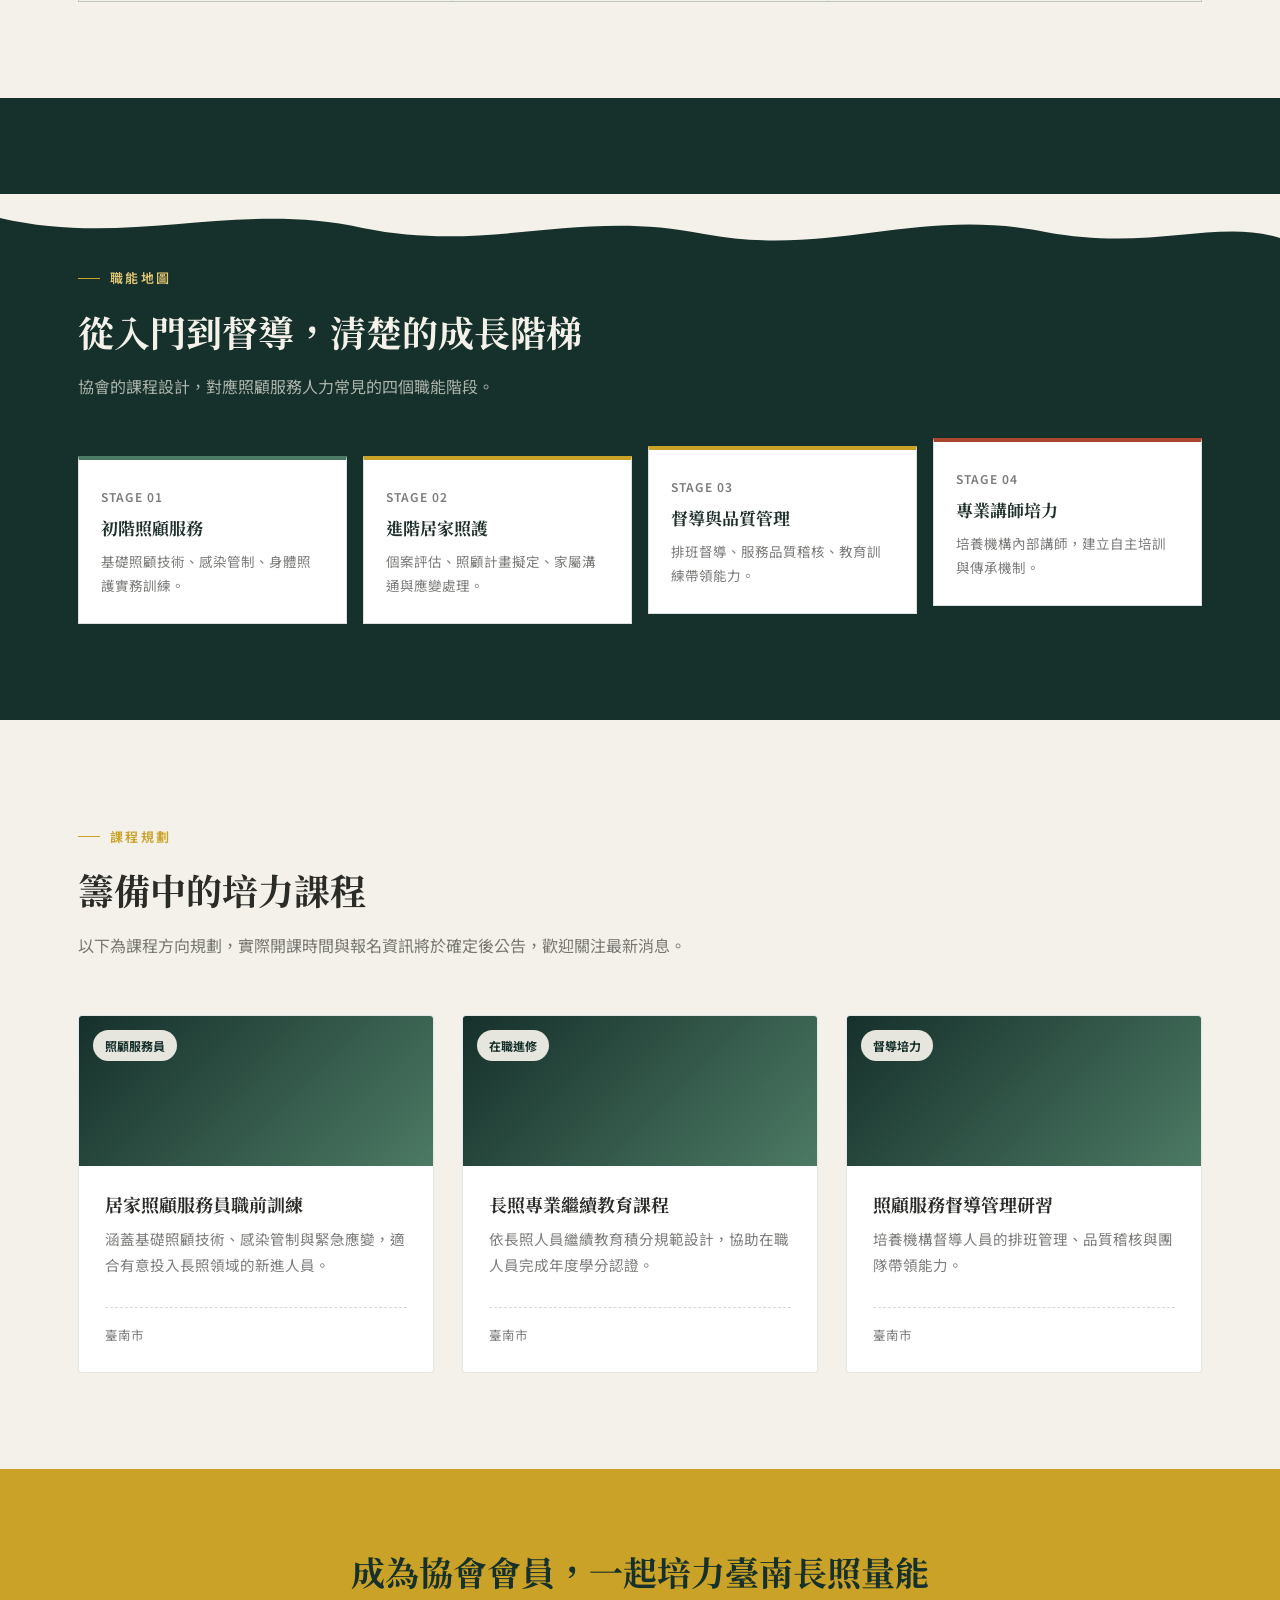
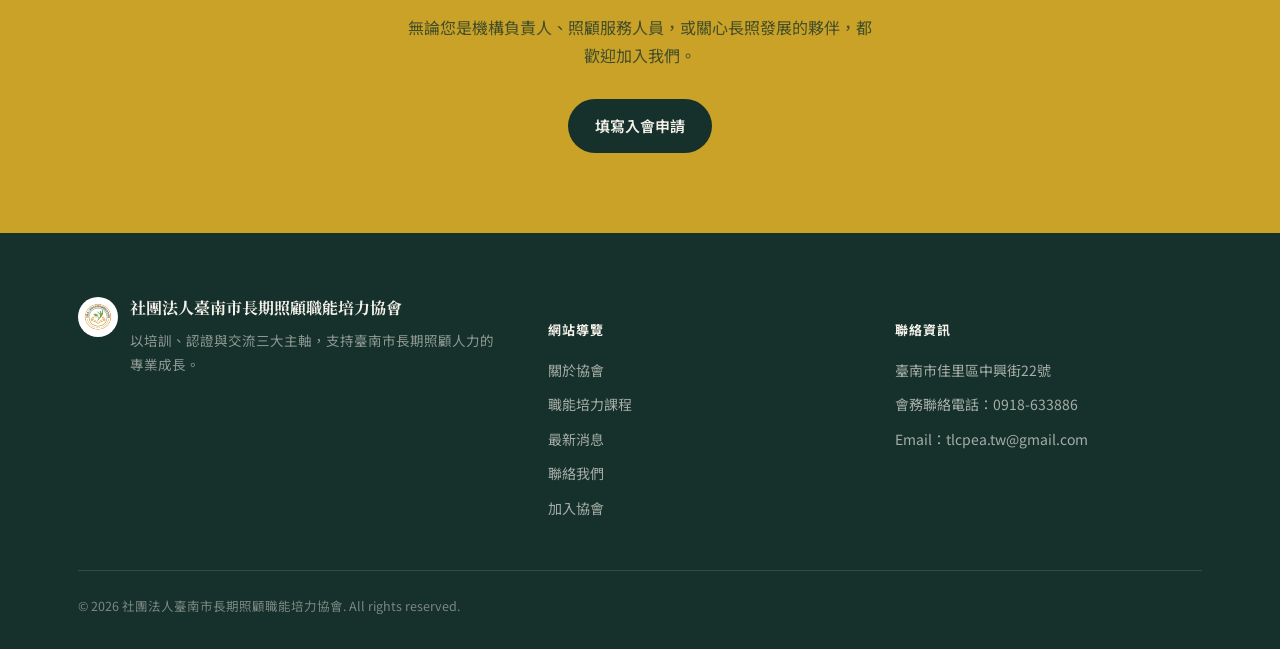
==== commit f50ae0db: "修正職能階梯卡片標題顏色" ====
--- a/index.html
+++ b/index.html
@@ -43,7 +43,7 @@
   "email": "tlcpea.tw@gmail.com"
 }
 </script>
-<link rel="stylesheet" href="css/style.css?v=5">
+<link rel="stylesheet" href="css/style.css?v=6">
 </head>
 <body>
 
--- a/css/style.css
+++ b/css/style.css
@@ -79,8 +79,7 @@
   position: sticky;
   top: 0;
   z-index: 100;
-  background: rgba(243,241,233,.92);
-  backdrop-filter: blur(8px);
+  background: var(--paper);
   border-bottom: 1px solid rgba(22,48,43,.1);
 }
 .nav {
@@ -179,6 +178,7 @@
   .nav-links {
     position: fixed;
     inset: 76px 0 0 0;
+    z-index: 150;
     background: var(--paper);
     flex-direction: column;
     align-items: stretch;
@@ -698,3 +698,5 @@
   .music-toggle { left: 14px; bottom: 14px; width: 46px; height: 46px; }
   .music-toggle svg { width: 19px; height: 19px; }
 }
+
+.band-ink .ladder-step h4{color:#20302d;}
